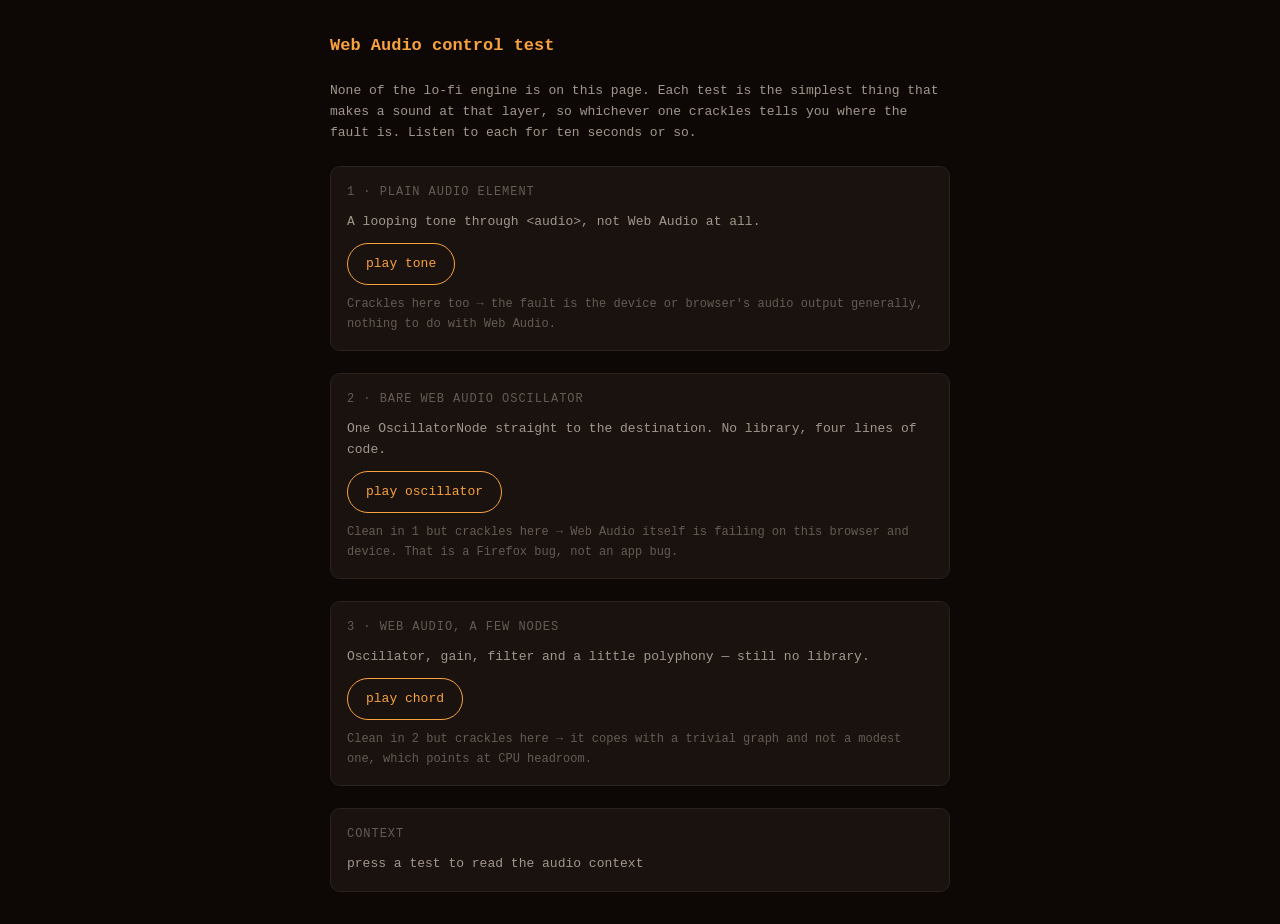
==== audio-test.html @ e5c4b13e "Add a control test with none of the engine in it ?light still crackles, so a graph of single-oscilla" ====
<!doctype html>
<html lang="en">
<head>
<meta charset="utf-8">
<meta name="viewport" content="width=device-width, initial-scale=1">
<title>Web Audio Control Test</title>
<style>
  :root {
    --bg: oklch(0.14 0.012 55);
    --panel: oklch(0.19 0.014 50);
    --border: oklch(0.26 0.016 50);
    --text: oklch(0.95 0.01 75);
    --dim: oklch(0.68 0.02 60);
    --faint: oklch(0.48 0.018 55);
    --amber: oklch(0.78 0.15 65);
    --mono: ui-monospace, SFMono-Regular, Menlo, monospace;
  }
  * { box-sizing: border-box; }
  body {
    margin: 0; min-height: 100vh; padding: 32px 20px;
    background: var(--bg); color: var(--text);
    font-family: var(--mono); font-size: 14px; line-height: 1.6;
  }
  main { max-width: 620px; margin: 0 auto; display: flex; flex-direction: column; gap: 22px; }
  h1 { font-size: 17px; color: var(--amber); margin: 0; }
  p { margin: 0; color: var(--dim); font-size: 13px; }
  .test {
    border: 1px solid var(--border); border-radius: 10px;
    padding: 16px; background: var(--panel);
    display: flex; flex-direction: column; gap: 10px;
  }
  .label { font-size: 12px; letter-spacing: 0.08em; text-transform: uppercase; color: var(--faint); }
  .what { font-size: 13px; color: var(--dim); }
  button {
    font: inherit; font-size: 13px; padding: 10px 18px; border-radius: 999px;
    border: 1px solid var(--amber); background: transparent; color: var(--amber);
    cursor: pointer; align-self: flex-start;
  }
  button[data-on="true"] { background: var(--amber); color: var(--bg); }
  .note { font-size: 12px; color: var(--faint); }
  code { color: var(--amber); }
</style>
</head>
<body>
<main>
  <h1>Web Audio control test</h1>
  <p>
    None of the lo-fi engine is on this page. Each test is the simplest thing
    that makes a sound at that layer, so whichever one crackles tells you
    where the fault is. Listen to each for ten seconds or so.
  </p>

  <div class="test">
    <span class="label">1 &middot; plain audio element</span>
    <span class="what">A looping tone through &lt;audio&gt;, not Web Audio at all.</span>
    <button id="b1">play tone</button>
    <span class="note">Crackles here too &rarr; the fault is the device or browser's audio output generally, nothing to do with Web Audio.</span>
  </div>

  <div class="test">
    <span class="label">2 &middot; bare web audio oscillator</span>
    <span class="what">One OscillatorNode straight to the destination. No library, four lines of code.</span>
    <button id="b2">play oscillator</button>
    <span class="note">Clean in 1 but crackles here &rarr; Web Audio itself is failing on this browser and device. That is a Firefox bug, not an app bug.</span>
  </div>

  <div class="test">
    <span class="label">3 &middot; web audio, a few nodes</span>
    <span class="what">Oscillator, gain, filter and a little polyphony &mdash; still no library.</span>
    <button id="b3">play chord</button>
    <span class="note">Clean in 2 but crackles here &rarr; it copes with a trivial graph and not a modest one, which points at CPU headroom.</span>
  </div>

  <div class="test">
    <span class="label">context</span>
    <span class="what" id="info">press a test to read the audio context</span>
  </div>
</main>

<script>
  const info = document.getElementById('info');
  let ctx = null;

  function context() {
    if (!ctx) ctx = new (window.AudioContext || window.webkitAudioContext)();
    return ctx;
  }

  function report() {
    const c = context();
    info.textContent =
      `sample rate ${c.sampleRate}Hz · state ${c.state} · ` +
      `baseLatency ${c.baseLatency !== undefined ? c.baseLatency.toFixed(4) + 's' : 'n/a'} · ` +
      `outputLatency ${c.outputLatency !== undefined ? c.outputLatency.toFixed(4) + 's' : 'n/a'}`;
  }

  // --- 1: a looping tone through <audio>, built as a WAV in memory so the
  // page stays self-contained and no network is involved.
  function toneWavUrl(freq, seconds, rate) {
    const n = Math.floor(rate * seconds);
    const buf = new ArrayBuffer(44 + n * 2);
    const view = new DataView(buf);
    const str = (o, s) => { for (let i = 0; i < s.length; i++) view.setUint8(o + i, s.charCodeAt(i)); };
    str(0, 'RIFF'); view.setUint32(4, 36 + n * 2, true); str(8, 'WAVE');
    str(12, 'fmt '); view.setUint32(16, 16, true); view.setUint16(20, 1, true);
    view.setUint16(22, 1, true); view.setUint32(24, rate, true);
    view.setUint32(28, rate * 2, true); view.setUint16(32, 2, true); view.setUint16(34, 16, true);
    str(36, 'data'); view.setUint32(40, n * 2, true);
    for (let i = 0; i < n; i++) {
      // A whole number of cycles, so the loop point is seamless.
      view.setInt16(44 + i * 2, Math.sin((2 * Math.PI * freq * i) / rate) * 0.25 * 32767, true);
    }
    return URL.createObjectURL(new Blob([buf], { type: 'audio/wav' }));
  }

  const el = new Audio();
  el.loop = true;
  const b1 = document.getElementById('b1');
  b1.addEventListener('click', () => {
    if (el.paused) {
      if (!el.src) el.src = toneWavUrl(220, 1, 44100);
      el.play();
      b1.dataset.on = 'true';
      b1.textContent = 'stop tone';
    } else {
      el.pause();
      b1.dataset.on = 'false';
      b1.textContent = 'play tone';
    }
  });

  // --- 2: one oscillator, nothing else.
  let osc = null;
  const b2 = document.getElementById('b2');
  b2.addEventListener('click', async () => {
    const c = context();
    await c.resume();
    if (!osc) {
      osc = c.createOscillator();
      const g = c.createGain();
      g.gain.value = 0.15;
      osc.frequency.value = 220;
      osc.connect(g).connect(c.destination);
      osc.start();
      b2.dataset.on = 'true';
      b2.textContent = 'stop oscillator';
    } else {
      osc.stop();
      osc.disconnect();
      osc = null;
      b2.dataset.on = 'false';
      b2.textContent = 'play oscillator';
    }
    report();
  });

  // --- 3: a handful of nodes, still no library.
  let chord = null;
  const b3 = document.getElementById('b3');
  b3.addEventListener('click', async () => {
    const c = context();
    await c.resume();
    if (!chord) {
      const out = c.createGain();
      out.gain.value = 0.08;
      const filter = c.createBiquadFilter();
      filter.type = 'lowpass';
      filter.frequency.value = 2000;
      filter.connect(out).connect(c.destination);
      chord = [220, 277.18, 329.63, 415.3].map((f) => {
        const o = c.createOscillator();
        o.type = 'triangle';
        o.frequency.value = f;
        const g = c.createGain();
        g.gain.value = 0.25;
        o.connect(g).connect(filter);
        o.start();
        return o;
      });
      chord.push(out);
      b3.dataset.on = 'true';
      b3.textContent = 'stop chord';
    } else {
      chord.forEach((n) => { try { n.stop(); } catch (e) { /* gain node */ } n.disconnect(); });
      chord = null;
      b3.dataset.on = 'false';
      b3.textContent = 'play chord';
    }
    report();
  });
</script>
</body>
</html>
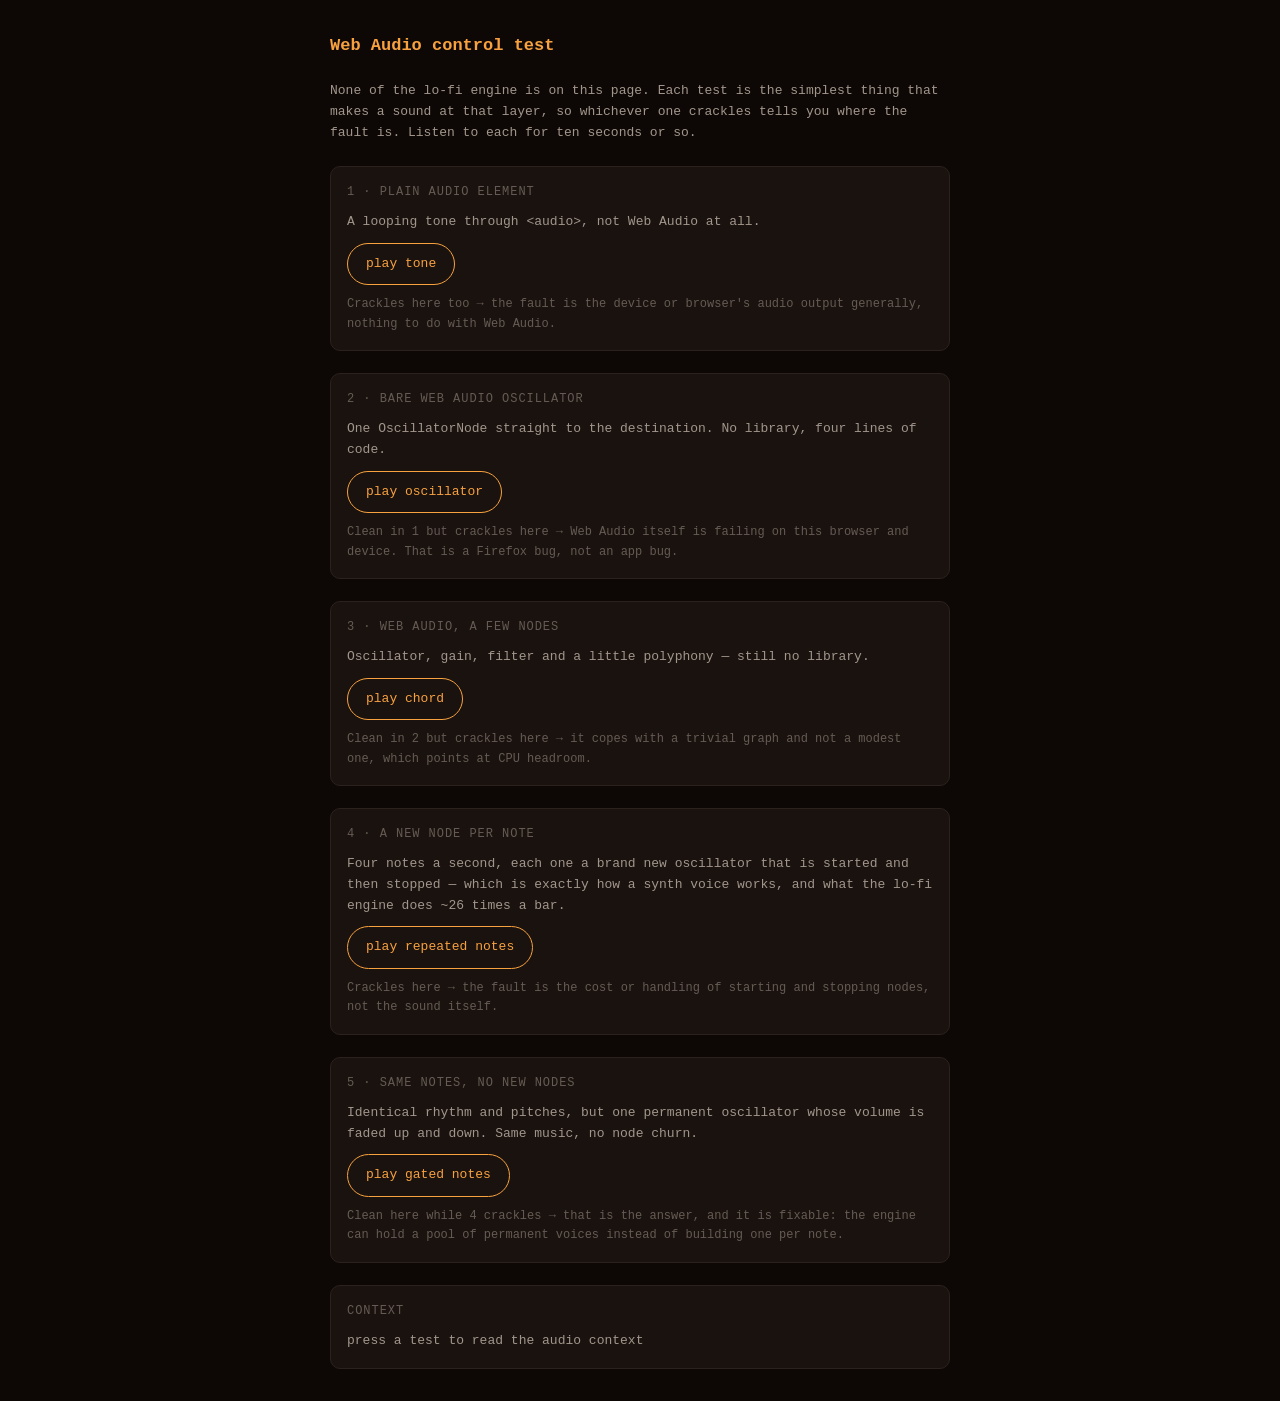
==== commit 61c6a6e1: "Add the decisive pair: a node per note versus a permanent one Your results narrow it a long way. Web" ====
--- a/audio-test.html
+++ b/audio-test.html
@@ -72,6 +72,20 @@
   </div>
 
   <div class="test">
+    <span class="label">4 &middot; a new node per note</span>
+    <span class="what">Four notes a second, each one a brand new oscillator that is started and then stopped &mdash; which is exactly how a synth voice works, and what the lo-fi engine does ~26 times a bar.</span>
+    <button id="b4">play repeated notes</button>
+    <span class="note">Crackles here &rarr; the fault is the cost or handling of starting and stopping nodes, not the sound itself.</span>
+  </div>
+
+  <div class="test">
+    <span class="label">5 &middot; same notes, no new nodes</span>
+    <span class="what">Identical rhythm and pitches, but one permanent oscillator whose volume is faded up and down. Same music, no node churn.</span>
+    <button id="b5">play gated notes</button>
+    <span class="note">Clean here while 4 crackles &rarr; that is the answer, and it is fixable: the engine can hold a pool of permanent voices instead of building one per note.</span>
+  </div>
+
+  <div class="test">
     <span class="label">context</span>
     <span class="what" id="info">press a test to read the audio context</span>
   </div>
@@ -151,6 +165,84 @@
       b2.dataset.on = 'false';
       b2.textContent = 'play oscillator';
     }
+    report();
+  });
+
+  // --- 4 and 5: the same four notes a second, once with a new node per note
+  // and once with a single permanent one. Everything else is identical, so a
+  // difference between them isolates node churn as the cause.
+  const NOTES = [220, 261.63, 293.66, 329.63];
+  const EVERY = 250;
+  const ATTACK = 0.01;
+  const RELEASE = 0.12;
+
+  let churnTimer = null;
+  const b4 = document.getElementById('b4');
+  b4.addEventListener('click', async () => {
+    const c = context();
+    await c.resume();
+    if (churnTimer) {
+      clearInterval(churnTimer);
+      churnTimer = null;
+      b4.dataset.on = 'false';
+      b4.textContent = 'play repeated notes';
+      return;
+    }
+    let i = 0;
+    churnTimer = setInterval(() => {
+      const at = c.currentTime + 0.05;
+      const osc = c.createOscillator();
+      const g = c.createGain();
+      osc.type = 'triangle';
+      osc.frequency.value = NOTES[i++ % NOTES.length];
+      g.gain.setValueAtTime(0, at);
+      g.gain.linearRampToValueAtTime(0.2, at + ATTACK);
+      g.gain.linearRampToValueAtTime(0, at + 0.2);
+      osc.connect(g).connect(c.destination);
+      osc.start(at);
+      osc.stop(at + 0.2 + RELEASE);
+      osc.onended = () => { osc.disconnect(); g.disconnect(); };
+    }, EVERY);
+    b4.dataset.on = 'true';
+    b4.textContent = 'stop repeated notes';
+    report();
+  });
+
+  let gatedTimer = null;
+  let gatedNodes = null;
+  const b5 = document.getElementById('b5');
+  b5.addEventListener('click', async () => {
+    const c = context();
+    await c.resume();
+    if (gatedTimer) {
+      clearInterval(gatedTimer);
+      gatedTimer = null;
+      gatedNodes.osc.stop();
+      gatedNodes.osc.disconnect();
+      gatedNodes.g.disconnect();
+      gatedNodes = null;
+      b5.dataset.on = 'false';
+      b5.textContent = 'play gated notes';
+      return;
+    }
+    const osc = c.createOscillator();
+    const g = c.createGain();
+    osc.type = 'triangle';
+    g.gain.value = 0;
+    osc.connect(g).connect(c.destination);
+    osc.start();
+    gatedNodes = { osc, g };
+    let i = 0;
+    gatedTimer = setInterval(() => {
+      const at = c.currentTime + 0.05;
+      osc.frequency.setValueAtTime(NOTES[i++ % NOTES.length], at);
+      g.gain.cancelScheduledValues(at);
+      g.gain.setValueAtTime(0, at);
+      g.gain.linearRampToValueAtTime(0.2, at + ATTACK);
+      g.gain.linearRampToValueAtTime(0, at + 0.2);
+    }, EVERY);
+    b5.dataset.on = 'true';
+    b5.textContent = 'stop gated notes';
     report();
   });
 
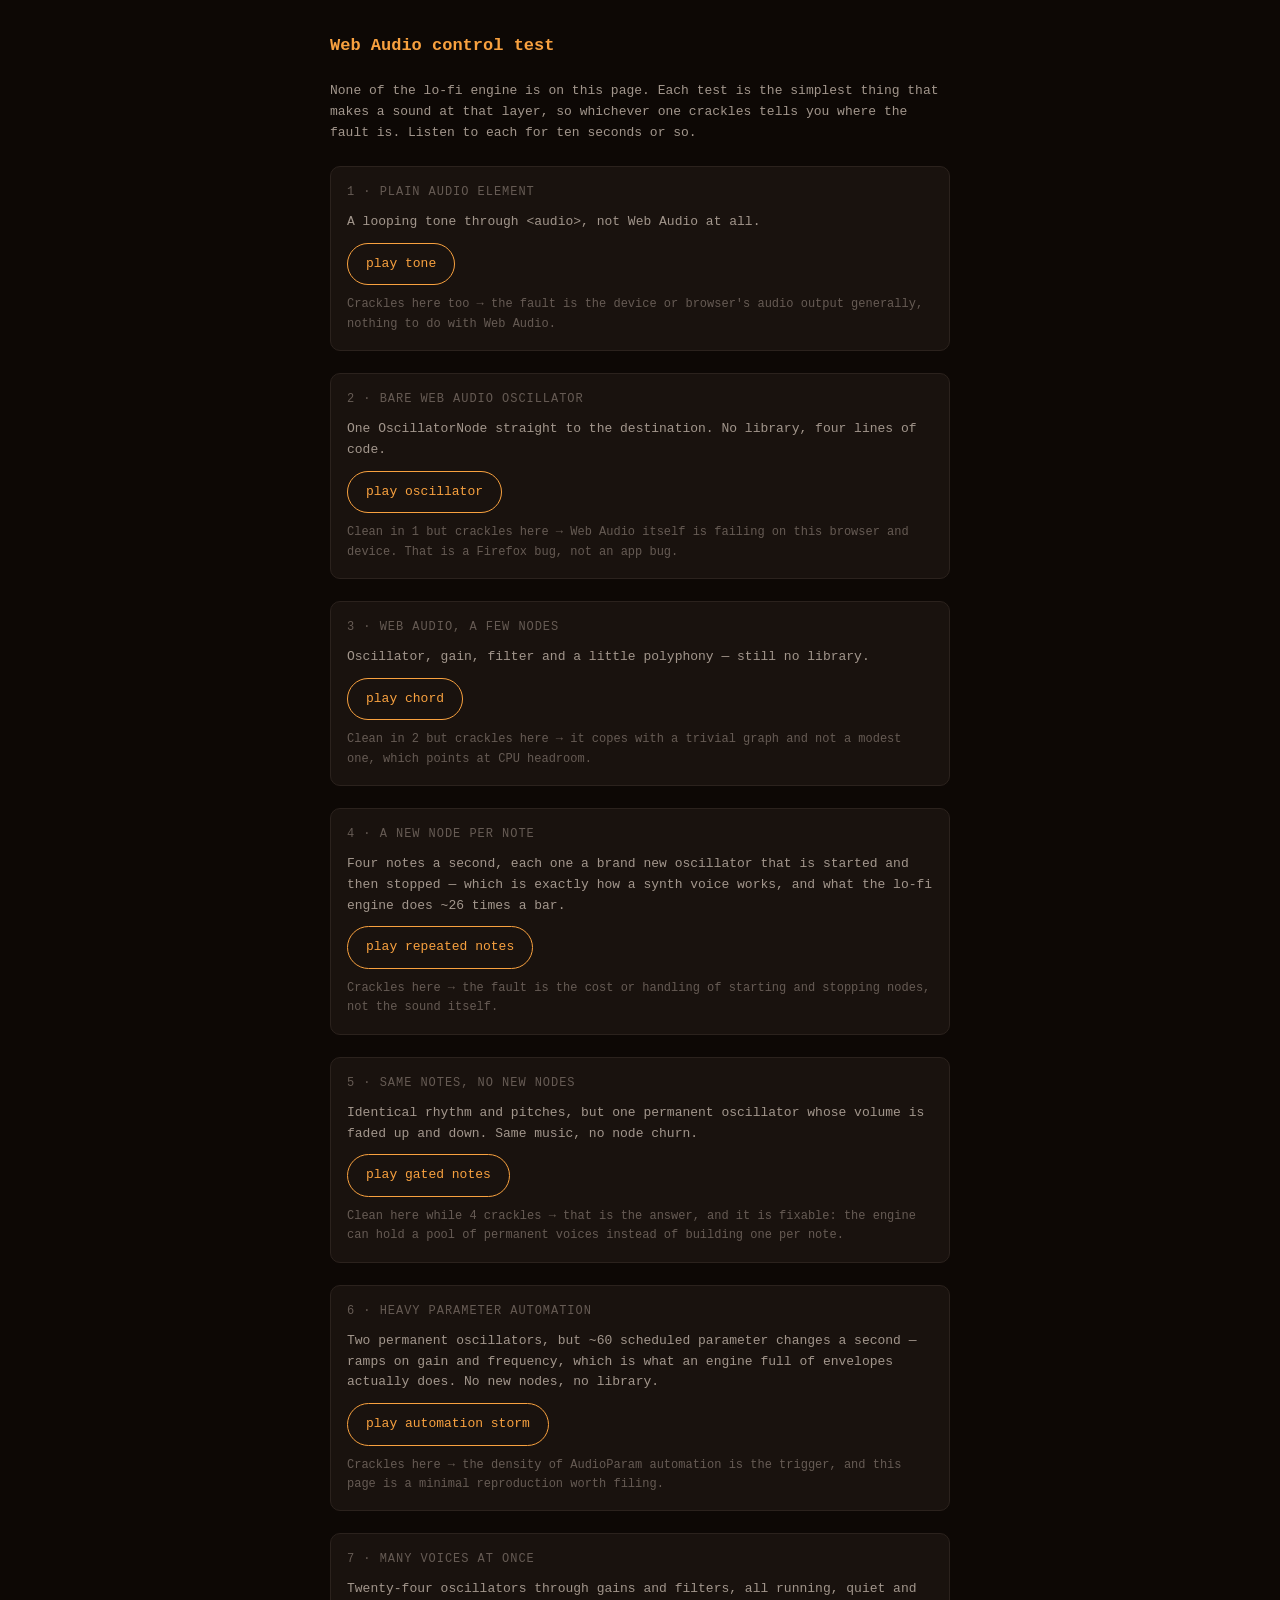
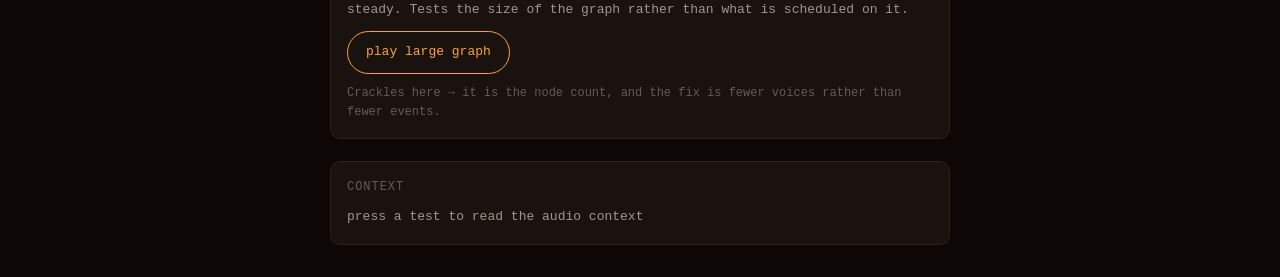
==== commit ced677e5: "Test the two things the engine does that the passing tests do not Confirmed on three Android devices" ====
--- a/audio-test.html
+++ b/audio-test.html
@@ -83,6 +83,20 @@
     <span class="what">Identical rhythm and pitches, but one permanent oscillator whose volume is faded up and down. Same music, no node churn.</span>
     <button id="b5">play gated notes</button>
     <span class="note">Clean here while 4 crackles &rarr; that is the answer, and it is fixable: the engine can hold a pool of permanent voices instead of building one per note.</span>
+  </div>
+
+  <div class="test">
+    <span class="label">6 &middot; heavy parameter automation</span>
+    <span class="what">Two permanent oscillators, but ~60 scheduled parameter changes a second &mdash; ramps on gain and frequency, which is what an engine full of envelopes actually does. No new nodes, no library.</span>
+    <button id="b6">play automation storm</button>
+    <span class="note">Crackles here &rarr; the density of AudioParam automation is the trigger, and this page is a minimal reproduction worth filing.</span>
+  </div>
+
+  <div class="test">
+    <span class="label">7 &middot; many voices at once</span>
+    <span class="what">Twenty-four oscillators through gains and filters, all running, quiet and steady. Tests the size of the graph rather than what is scheduled on it.</span>
+    <button id="b7">play large graph</button>
+    <span class="note">Crackles here &rarr; it is the node count, and the fix is fewer voices rather than fewer events.</span>
   </div>
 
   <div class="test">
@@ -243,6 +257,94 @@
     }, EVERY);
     b5.dataset.on = 'true';
     b5.textContent = 'stop gated notes';
+    report();
+  });
+
+  // --- 6: the same handful of nodes, hammered with automation. The engine
+  // schedules an envelope per note across several parameters, which comes to
+  // tens of scheduled changes a second; none of the tests above go near that.
+  let stormTimer = null;
+  let stormNodes = null;
+  const b6 = document.getElementById('b6');
+  b6.addEventListener('click', async () => {
+    const c = context();
+    await c.resume();
+    if (stormTimer) {
+      clearInterval(stormTimer);
+      stormTimer = null;
+      stormNodes.oscs.forEach((o) => { o.stop(); o.disconnect(); });
+      stormNodes.gains.forEach((g) => g.disconnect());
+      stormNodes = null;
+      b6.dataset.on = 'false';
+      b6.textContent = 'play automation storm';
+      return;
+    }
+    const oscs = [];
+    const gains = [];
+    for (let i = 0; i < 2; i++) {
+      const o = c.createOscillator();
+      const g = c.createGain();
+      o.type = 'triangle';
+      o.frequency.value = 220 * (i + 1);
+      g.gain.value = 0.05;
+      o.connect(g).connect(c.destination);
+      o.start();
+      oscs.push(o);
+      gains.push(g);
+    }
+    stormNodes = { oscs, gains };
+    let n = 0;
+    // 20 ticks a second, three scheduled changes each, on two voices.
+    stormTimer = setInterval(() => {
+      const at = c.currentTime + 0.06;
+      oscs.forEach((o, i) => {
+        const g = gains[i];
+        g.gain.cancelScheduledValues(at);
+        g.gain.setValueAtTime(0.02, at);
+        g.gain.linearRampToValueAtTime(0.08, at + 0.01);
+        g.gain.linearRampToValueAtTime(0.02, at + 0.04);
+        o.frequency.setValueAtTime(180 + ((n * 37 + i * 90) % 240), at);
+      });
+      n++;
+    }, 50);
+    b6.dataset.on = 'true';
+    b6.textContent = 'stop automation storm';
+    report();
+  });
+
+  // --- 7: a big but idle graph, to separate size from activity.
+  let bigGraph = null;
+  const b7 = document.getElementById('b7');
+  b7.addEventListener('click', async () => {
+    const c = context();
+    await c.resume();
+    if (bigGraph) {
+      bigGraph.forEach((n) => { try { n.stop(); } catch (e) { /* not a source */ } n.disconnect(); });
+      bigGraph = null;
+      b7.dataset.on = 'false';
+      b7.textContent = 'play large graph';
+      return;
+    }
+    bigGraph = [];
+    const out = c.createGain();
+    out.gain.value = 0.02;
+    out.connect(c.destination);
+    bigGraph.push(out);
+    for (let i = 0; i < 24; i++) {
+      const o = c.createOscillator();
+      const g = c.createGain();
+      const f = c.createBiquadFilter();
+      f.type = 'lowpass';
+      f.frequency.value = 1200 + i * 60;
+      o.type = i % 2 ? 'triangle' : 'sine';
+      o.frequency.value = 110 + i * 17;
+      g.gain.value = 0.04;
+      o.connect(g).connect(f).connect(out);
+      o.start();
+      bigGraph.push(o, g, f);
+    }
+    b7.dataset.on = 'true';
+    b7.textContent = 'stop large graph';
     report();
   });
 
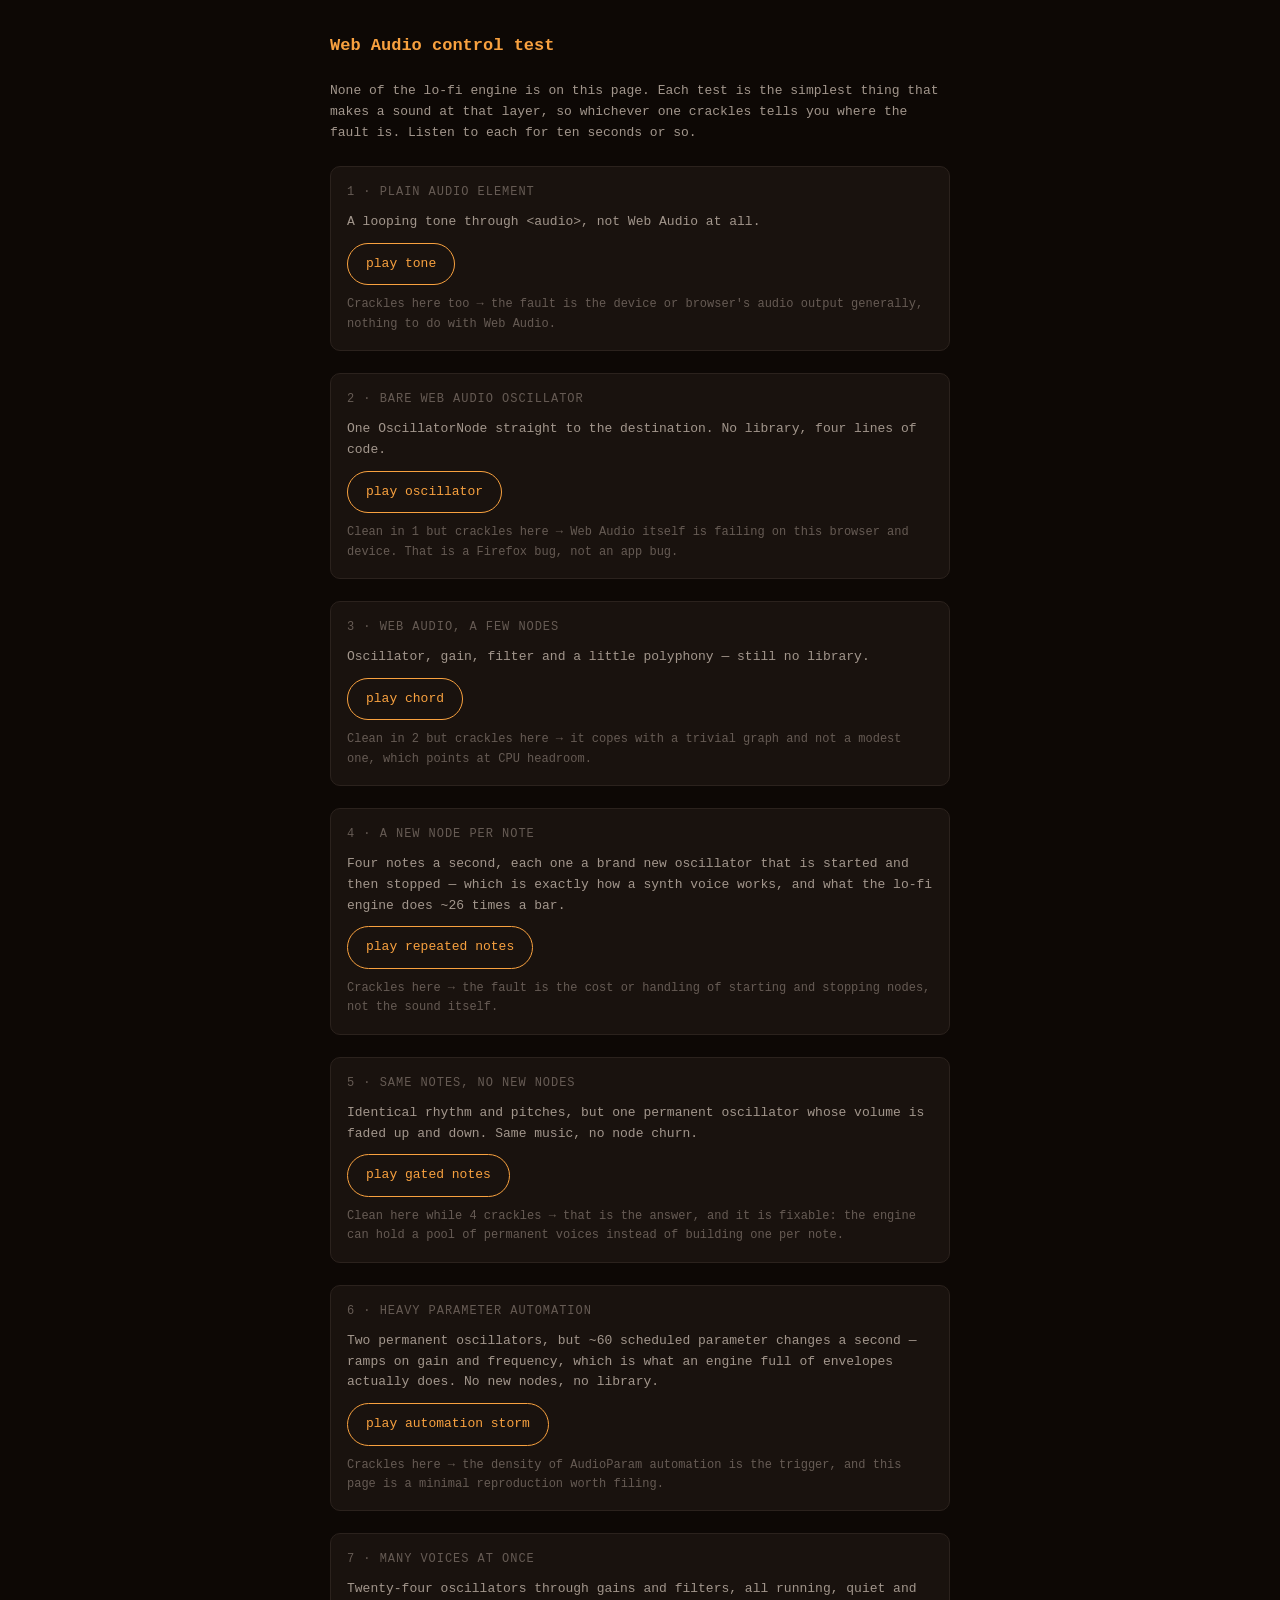
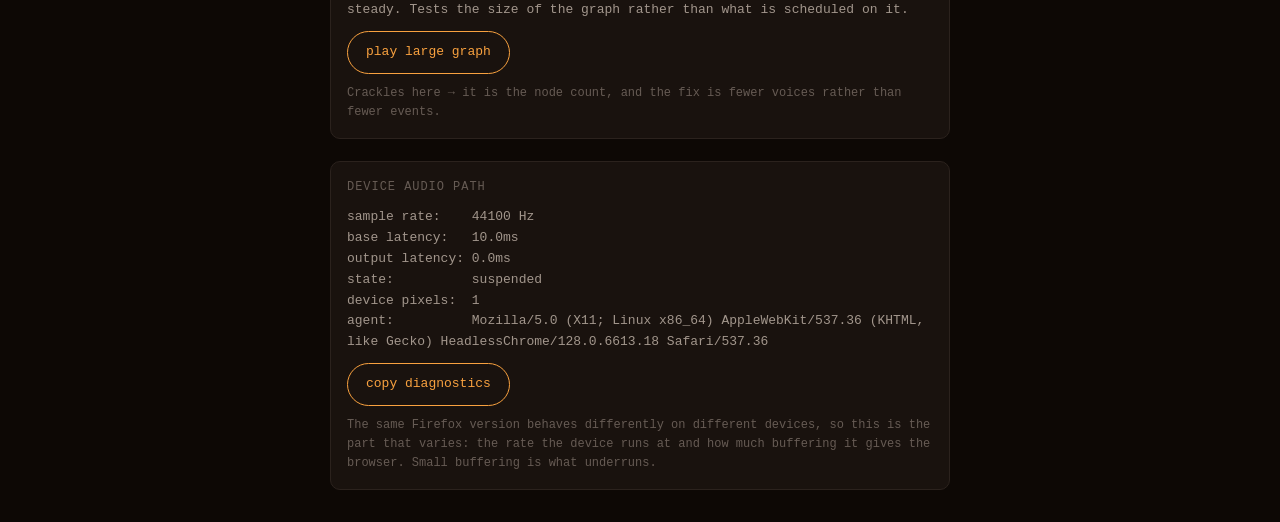
==== commit b725588d: "Report the device audio path, which is what actually varies Corrected picture: the three Android dev" ====
--- a/audio-test.html
+++ b/audio-test.html
@@ -100,8 +100,14 @@
   </div>
 
   <div class="test">
-    <span class="label">context</span>
-    <span class="what" id="info">press a test to read the audio context</span>
+    <span class="label">device audio path</span>
+    <span class="what" id="info">press any test to read the audio context</span>
+    <button id="copy">copy diagnostics</button>
+    <span class="note">
+      The same Firefox version behaves differently on different devices, so
+      this is the part that varies: the rate the device runs at and how much
+      buffering it gives the browser. Small buffering is what underruns.
+    </span>
   </div>
 </main>
 
@@ -114,13 +120,40 @@
     return ctx;
   }
 
+  function diagnostics() {
+    const c = context();
+    const ms = (v) => (typeof v === 'number' ? (v * 1000).toFixed(1) + 'ms' : 'n/a');
+    return [
+      `sample rate:    ${c.sampleRate} Hz`,
+      `base latency:   ${ms(c.baseLatency)}`,
+      `output latency: ${ms(c.outputLatency)}`,
+      `state:          ${c.state}`,
+      `device pixels:  ${window.devicePixelRatio}`,
+      `agent:          ${navigator.userAgent}`,
+    ].join('\n');
+  }
+
   function report() {
-    const c = context();
-    info.textContent =
-      `sample rate ${c.sampleRate}Hz · state ${c.state} · ` +
-      `baseLatency ${c.baseLatency !== undefined ? c.baseLatency.toFixed(4) + 's' : 'n/a'} · ` +
-      `outputLatency ${c.outputLatency !== undefined ? c.outputLatency.toFixed(4) + 's' : 'n/a'}`;
-  }
+    info.textContent = diagnostics();
+    info.style.whiteSpace = 'pre-wrap';
+    info.style.wordBreak = 'break-word';
+  }
+
+  document.getElementById('copy').addEventListener('click', async () => {
+    const button = document.getElementById('copy');
+    try {
+      await navigator.clipboard.writeText(diagnostics());
+      button.textContent = 'copied';
+    } catch (err) {
+      // Clipboard access is often refused; showing the text is just as good.
+      report();
+      button.textContent = 'shown above - select and copy';
+    }
+    setTimeout(() => { button.textContent = 'copy diagnostics'; }, 2500);
+  });
+
+  // Read it straight away, so the numbers are there before anything plays.
+  try { report(); } catch (err) { /* context not allowed until a gesture */ }
 
   // --- 1: a looping tone through <audio>, built as a WAV in memory so the
   // page stays self-contained and no network is involved.
